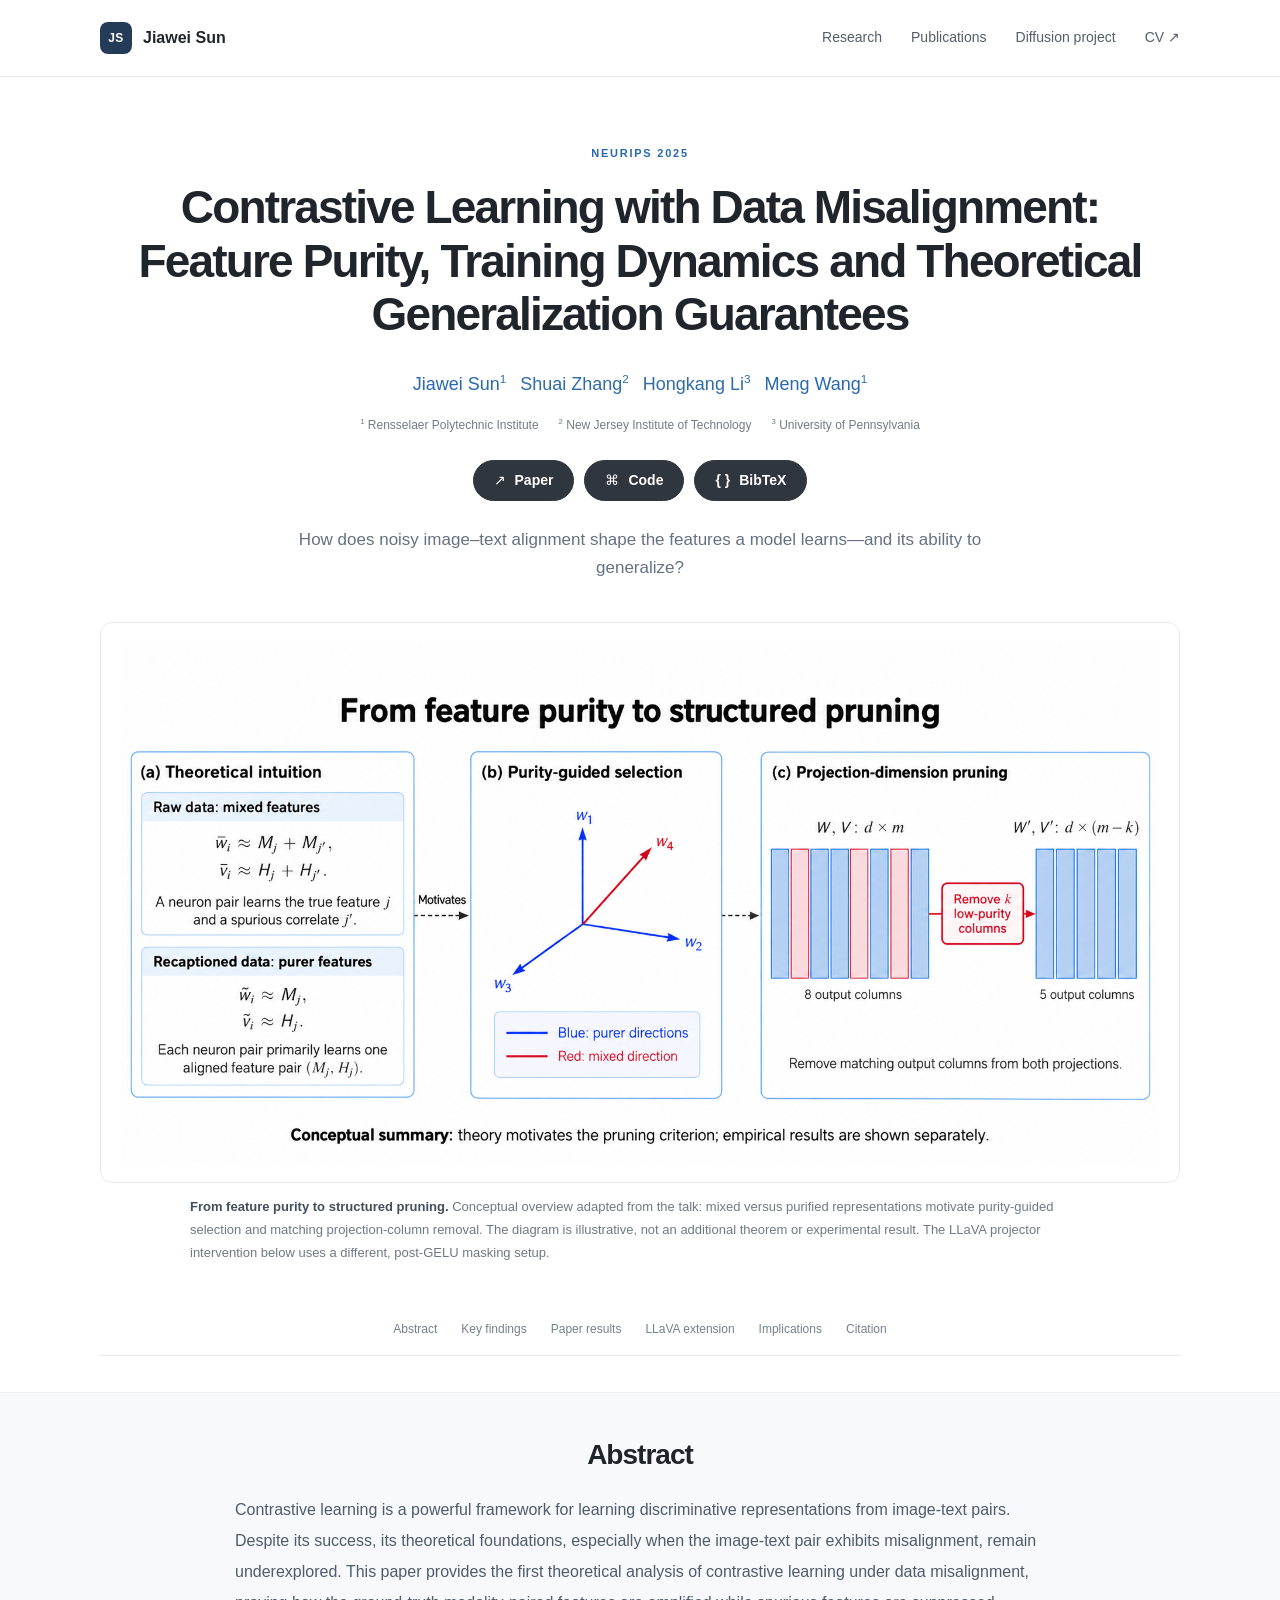
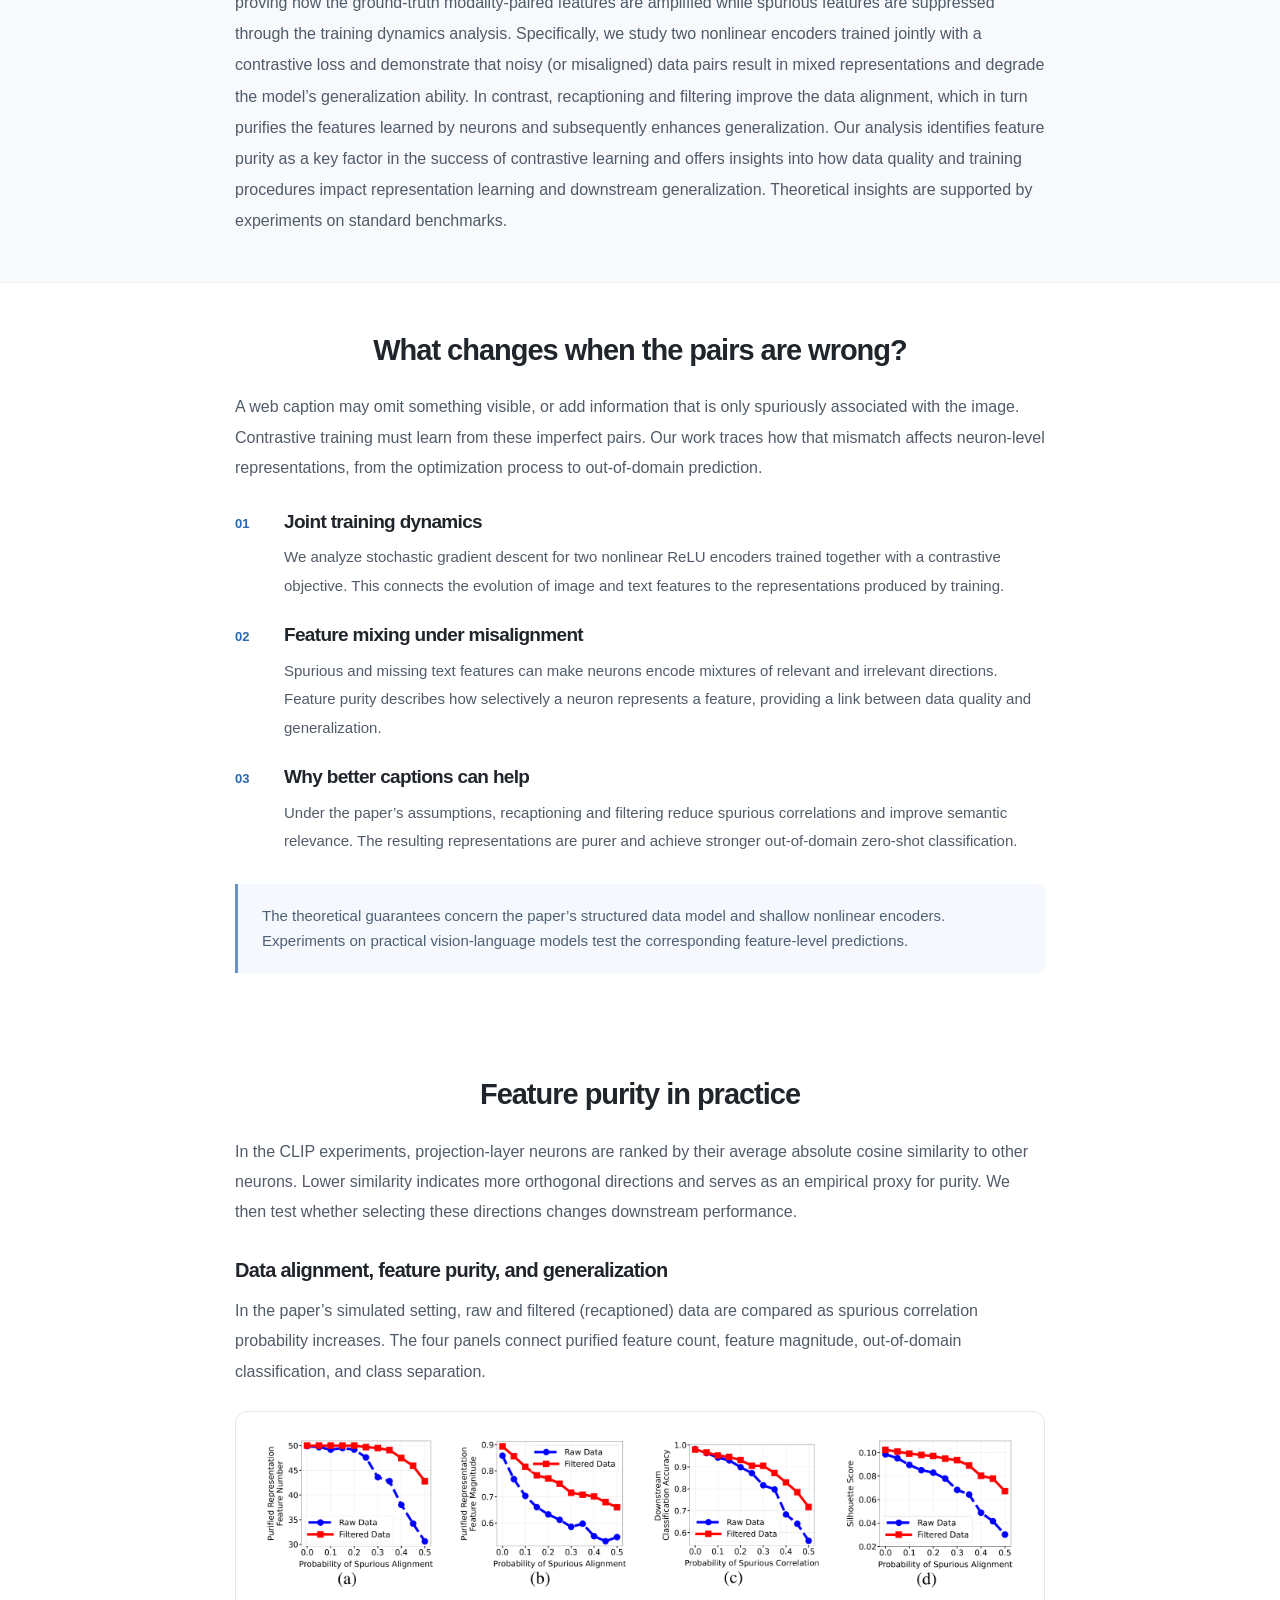
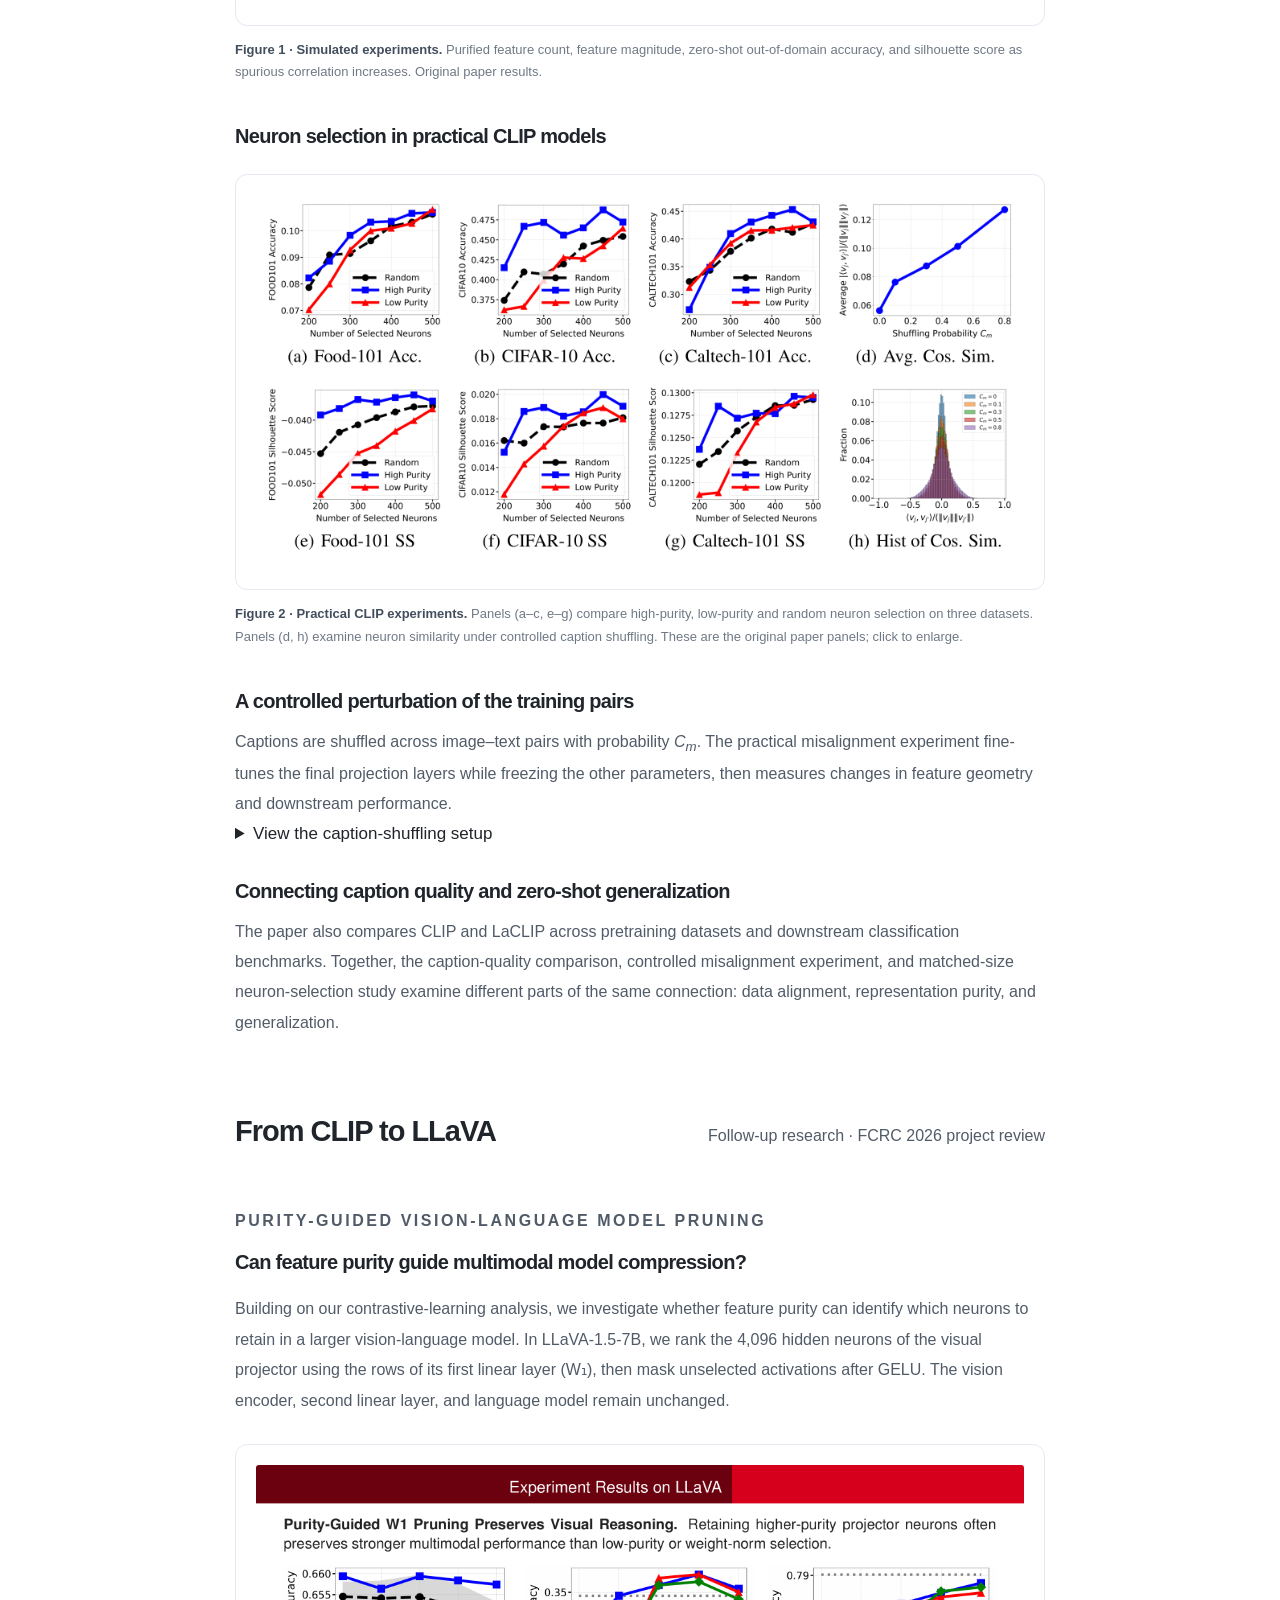
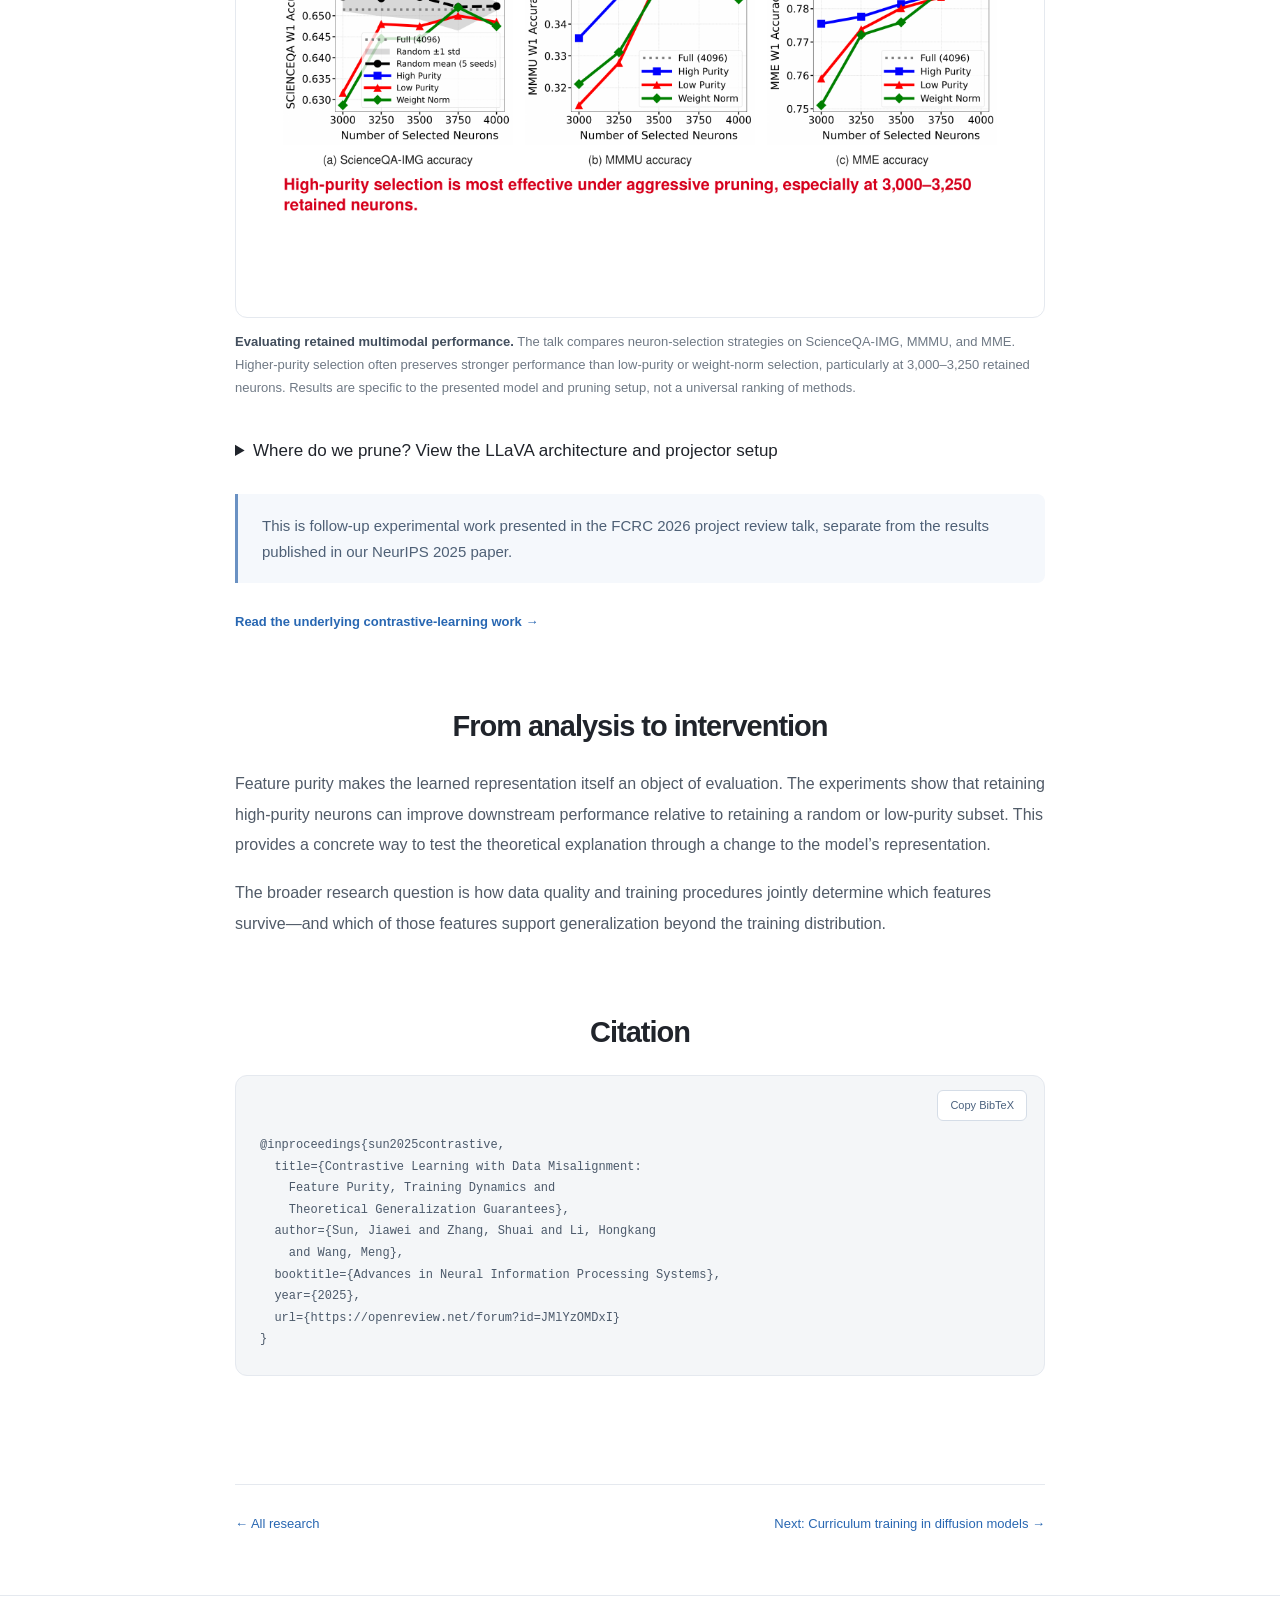
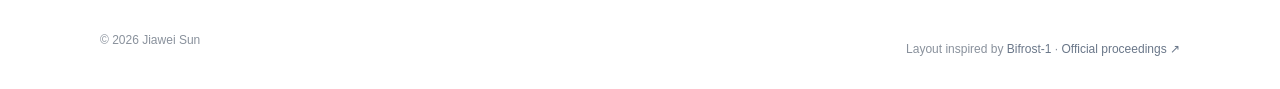
==== projects/data-misalignment/index.html @ c9829869 "Publish academic website with privacy-reviewed assets" ====
<!doctype html>
<html lang="en"><head>
<meta charset="utf-8"><meta name="viewport" content="width=device-width,initial-scale=1"><title>Contrastive Learning with Data Misalignment | Jiawei Sun</title>
<meta name="description" content="NeurIPS 2025: Feature purity, training dynamics, and theoretical generalization guarantees for contrastive learning with misaligned image-text pairs."><meta property="og:title" content="Contrastive Learning with Data Misalignment"><meta property="og:description" content="Feature purity connects image-text data quality to learned representations and generalization. NeurIPS 2025."><meta property="og:type" content="article">
<meta name="theme-color" content="#ffffff"><link rel="icon" href="../../assets/favicon.svg" type="image/svg+xml"><link rel="stylesheet" href="../../assets/css/site.css"><script defer src="../../assets/js/site.js"></script>
</head><body>
<a class="skip-link" href="#main">Skip to content</a>
<header class="site-header"><div class="container header-inner"><a class="brand" href="../../"><span class="monogram" aria-hidden="true">JS</span>Jiawei Sun</a><button class="menu-toggle" aria-expanded="false" aria-controls="navigation">Menu</button><nav class="nav" id="navigation" aria-label="Main navigation"><a href="../../#research">Research</a><a href="../../#publications">Publications</a><a href="../diffusion-curriculum/">Diffusion project</a><a href="../../files/Jiawei_Sun_CV.pdf">CV ↗</a></nav></div></header>
<main id="main">
<div class="container">
  <section class="paper-hero" aria-labelledby="paper-title">
    <p class="eyebrow">NeurIPS 2025</p>
    <h1 id="paper-title">Contrastive Learning with Data Misalignment:<br>Feature Purity, Training Dynamics and Theoretical Generalization Guarantees</h1>
    <p class="authors"><span><a href="../../">Jiawei Sun</a><sup>1</sup></span><span>Shuai Zhang<sup>2</sup></span><span>Hongkang Li<sup>3</sup></span><span><a href="https://sites.ecse.rpi.edu/~wang/">Meng Wang</a><sup>1</sup></span></p>
    <p class="affiliations"><span><sup>1</sup> Rensselaer Polytechnic Institute</span><span><sup>2</sup> New Jersey Institute of Technology</span><span><sup>3</sup> University of Pennsylvania</span></p>
    <div class="button-row"><a class="button" href="../../files/contrastive-learning-data-misalignment.pdf" target="_blank" rel="noopener"><span aria-hidden="true">↗</span> Paper</a><a class="button" href="https://github.com/sun-messi/Contrastive-Learning-with-Data-Misalignment-in-VLMs"><span aria-hidden="true">⌘</span> Code</a><a class="button" href="#citation"><span aria-hidden="true">{ }</span> BibTeX</a></div>
    <p class="paper-deck">How does noisy image–text alignment shape the features a model learns—and its ability to generalize?</p>
  </section>
  <figure class="paper-figure"><a class="figure-link" data-lightbox href="../../assets/images/vlm-purity-pruning-overview.png"><img src="../../assets/images/vlm-purity-pruning-overview.png" alt="Theoretical intuition about mixed versus purified features motivates selecting purer directions and removing matched low-purity columns from image and text projections" fetchpriority="high"></a><figcaption><strong>From feature purity to structured pruning.</strong> Conceptual overview adapted from the talk: mixed versus purified representations motivate purity-guided selection and matching projection-column removal. The diagram is illustrative, not an additional theorem or experimental result. The LLaVA projector intervention below uses a different, post-GELU masking setup.</figcaption></figure>
  <nav class="paper-nav" aria-label="On this page"><a href="#abstract">Abstract</a><a href="#findings">Key findings</a><a href="#experiments">Paper results</a><a href="#llava">LLaVA extension</a><a href="#implications">Implications</a><a href="#citation">Citation</a></nav>
</div>

<section class="abstract" id="abstract" aria-labelledby="abstract-title"><div class="paper-content"><h2 id="abstract-title">Abstract</h2><p>Contrastive learning is a powerful framework for learning discriminative representations from image-text pairs. Despite its success, its theoretical foundations, especially when the image-text pair exhibits misalignment, remain underexplored. This paper provides the first theoretical analysis of contrastive learning under data misalignment, proving how the ground-truth modality-paired features are amplified while spurious features are suppressed through the training dynamics analysis. Specifically, we study two nonlinear encoders trained jointly with a contrastive loss and demonstrate that noisy (or misaligned) data pairs result in mixed representations and degrade the model’s generalization ability. In contrast, recaptioning and filtering improve the data alignment, which in turn purifies the features learned by neurons and subsequently enhances generalization. Our analysis identifies feature purity as a key factor in the success of contrastive learning and offers insights into how data quality and training procedures impact representation learning and downstream generalization. Theoretical insights are supported by experiments on standard benchmarks.</p></div></section>

<div class="paper-content">
  <section class="paper-section" id="findings" aria-labelledby="findings-title"><h2 id="findings-title">What changes when the pairs are wrong?</h2><p>A web caption may omit something visible, or add information that is only spuriously associated with the image. Contrastive training must learn from these imperfect pairs. Our work traces how that mismatch affects neuron-level representations, from the optimization process to out-of-domain prediction.</p>
    <div class="finding-list">
      <article class="finding"><span class="finding-number">01</span><div><h3>Joint training dynamics</h3><p>We analyze stochastic gradient descent for two nonlinear ReLU encoders trained together with a contrastive objective. This connects the evolution of image and text features to the representations produced by training.</p></div></article>
      <article class="finding"><span class="finding-number">02</span><div><h3>Feature mixing under misalignment</h3><p>Spurious and missing text features can make neurons encode mixtures of relevant and irrelevant directions. Feature purity describes how selectively a neuron represents a feature, providing a link between data quality and generalization.</p></div></article>
      <article class="finding"><span class="finding-number">03</span><div><h3>Why better captions can help</h3><p>Under the paper’s assumptions, recaptioning and filtering reduce spurious correlations and improve semantic relevance. The resulting representations are purer and achieve stronger out-of-domain zero-shot classification.</p></div></article>
    </div>
    <aside class="callout">The theoretical guarantees concern the paper’s structured data model and shallow nonlinear encoders. Experiments on practical vision-language models test the corresponding feature-level predictions.</aside>
  </section>

  <section class="paper-section" id="experiments" aria-labelledby="experiments-title"><h2 id="experiments-title">Feature purity in practice</h2><p>In the CLIP experiments, projection-layer neurons are ranked by their average absolute cosine similarity to other neurons. Lower similarity indicates more orthogonal directions and serves as an empirical proxy for purity. We then test whether selecting these directions changes downstream performance.</p>
    <h3>Data alignment, feature purity, and generalization</h3><p>In the paper’s simulated setting, raw and filtered (recaptioned) data are compared as spurious correlation probability increases. The four panels connect purified feature count, feature magnitude, out-of-domain classification, and class separation.</p>
    <figure class="paper-figure" style="margin-top:24px"><a class="figure-link" data-lightbox href="../../assets/images/paper-vlm-figure1.png"><img src="../../assets/images/paper-vlm-figure1.png" alt="Figure 1: raw versus filtered data across feature purity and downstream generalization metrics" loading="lazy"></a><figcaption><strong>Figure 1 · Simulated experiments.</strong> Purified feature count, feature magnitude, zero-shot out-of-domain accuracy, and silhouette score as spurious correlation increases. Original paper results.</figcaption></figure>
    <h3>Neuron selection in practical CLIP models</h3>
    <figure class="paper-figure" style="margin-top:24px"><a class="figure-link" data-lightbox href="../../assets/images/paper-vlm-figure2.png"><img src="../../assets/images/paper-vlm-figure2.png" alt="Paper Figure 2: accuracy and silhouette score for Food-101, CIFAR-10 and Caltech-101, plus representation changes under caption shuffling" loading="lazy"></a><figcaption><strong>Figure 2 · Practical CLIP experiments.</strong> Panels (a–c, e–g) compare high-purity, low-purity and random neuron selection on three datasets. Panels (d, h) examine neuron similarity under controlled caption shuffling. These are the original paper panels; click to enlarge.</figcaption></figure>
    <h3>A controlled perturbation of the training pairs</h3><p>Captions are shuffled across image–text pairs with probability <em>C<sub>m</sub></em>. The practical misalignment experiment fine-tunes the final projection layers while freezing the other parameters, then measures changes in feature geometry and downstream performance.</p>
    <details><summary>View the caption-shuffling setup</summary><figure class="paper-figure compact" style="margin-top:20px"><a class="figure-link" data-lightbox href="../../assets/images/paper-vlm-misalignment.png"><img src="../../assets/images/paper-vlm-misalignment.png" width="3840" height="3650" alt="Aligned image-text pairs become mismatched when captions are shuffled with probability C m" loading="lazy"></a><figcaption>Controlled image–text misalignment. Reproduced directly from Figure 7 of the paper; the experimental setup is described in Section 5.2.</figcaption></figure></details>
    <h3>Connecting caption quality and zero-shot generalization</h3><p>The paper also compares CLIP and LaCLIP across pretraining datasets and downstream classification benchmarks. Together, the caption-quality comparison, controlled misalignment experiment, and matched-size neuron-selection study examine different parts of the same connection: data alignment, representation purity, and generalization.</p>
  </section>

  <section class="paper-section" id="llava" aria-labelledby="llava-title">
    <div class="section-heading"><h2 id="llava-title">From CLIP to LLaVA</h2><p>Follow-up research · FCRC 2026 project review</p></div>
    <p class="eyebrow">Purity-guided vision-language model pruning</p>
    <h3 style="margin:12px 0 18px">Can feature purity guide multimodal model compression?</h3>
    <p>Building on our contrastive-learning analysis, we investigate whether feature purity can identify which neurons to retain in a larger vision-language model. In LLaVA-1.5-7B, we rank the 4,096 hidden neurons of the visual projector using the rows of its first linear layer (W₁), then mask unselected activations after GELU. The vision encoder, second linear layer, and language model remain unchanged.</p>
    <figure class="paper-figure" style="margin-top:28px"><a class="figure-link" data-lightbox href="../../assets/images/llava-pruning-results.png"><img src="../../assets/images/llava-pruning-results.png" alt="LLaVA projector pruning results on ScienceQA-IMG, MMMU, and MME, reproduced from slide 14 of the FCRC 2026 talk" loading="lazy"></a><figcaption><strong>Evaluating retained multimodal performance.</strong> The talk compares neuron-selection strategies on ScienceQA-IMG, MMMU, and MME. Higher-purity selection often preserves stronger performance than low-purity or weight-norm selection, particularly at 3,000–3,250 retained neurons. Results are specific to the presented model and pruning setup, not a universal ranking of methods.</figcaption></figure>
    <details><summary>Where do we prune? View the LLaVA architecture and projector setup</summary><figure class="paper-figure" style="margin-top:20px"><a class="figure-link" data-lightbox href="../../assets/images/llava-pruning-setup.png"><img src="../../assets/images/llava-pruning-setup.png" alt="LLaVA architecture and the post-GELU pruning location between W1 and W2 in the visual projector" loading="lazy"></a><figcaption>Slide 13 of the local FCRC 2026 talk. The slide credits the overall LLaVA architecture to Liu et al., Visual Instruction Tuning (NeurIPS 2023); the projector zoom describes our experimental setup.</figcaption></figure></details>
    <aside class="callout">This is follow-up experimental work presented in the FCRC 2026 project review talk, separate from the results published in our NeurIPS 2025 paper.</aside>
    <div class="text-links"><a href="#experiments">Read the underlying contrastive-learning work →</a></div>
  </section>

  <section class="paper-section" id="implications" aria-labelledby="implications-title"><h2 id="implications-title">From analysis to intervention</h2><p>Feature purity makes the learned representation itself an object of evaluation. The experiments show that retaining high-purity neurons can improve downstream performance relative to retaining a random or low-purity subset. This provides a concrete way to test the theoretical explanation through a change to the model’s representation.</p><p>The broader research question is how data quality and training procedures jointly determine which features survive—and which of those features support generalization beyond the training distribution.</p></section>

  <section class="paper-section citation-block" id="citation" aria-labelledby="citation-title"><h2 id="citation-title">Citation</h2><div class="citation-wrap"><button class="copy-button" data-copy="bibtex">Copy BibTeX</button><pre id="bibtex">@inproceedings{sun2025contrastive,
  title={Contrastive Learning with Data Misalignment:
    Feature Purity, Training Dynamics and
    Theoretical Generalization Guarantees},
  author={Sun, Jiawei and Zhang, Shuai and Li, Hongkang
    and Wang, Meng},
  booktitle={Advances in Neural Information Processing Systems},
  year={2025},
  url={https://openreview.net/forum?id=JMlYzOMDxI}
}</pre></div><p class="copy-status" role="status" aria-live="polite"></p></section>
  <div class="related"><a href="../../#research">← All research</a><a href="../diffusion-curriculum/">Next: Curriculum training in diffusion models →</a></div>
</div>
</main>
<footer class="site-footer"><div class="container footer-inner"><p>© 2026 Jiawei Sun</p><p>Layout inspired by <a href="https://bifrost-1.github.io/">Bifrost-1</a> · <a href="https://proceedings.neurips.cc/paper_files/paper/2025/hash/6c312b18a9ced18ca46d13c69b45d514-Abstract-Conference.html">Official proceedings ↗</a></p></div></footer>
</body></html>
---- assets/css/site.css ----
:root{--ink:#20242b;--muted:#626b78;--blue:#2867b2;--line:#e5e9ef;--soft:#f5f8fc;--warm:#fbf8f3;--radius:18px;--width:1080px;font-family:Inter,-apple-system,BlinkMacSystemFont,"Segoe UI",Helvetica,Arial,sans-serif;color:var(--ink);background:#fff;font-synthesis:none;text-rendering:optimizeLegibility;-webkit-font-smoothing:antialiased}
*{box-sizing:border-box}html{scroll-behavior:smooth;scroll-padding-top:100px}body{margin:0;font-size:17px;line-height:1.7}a{color:var(--blue);text-decoration:none}a:hover{text-decoration:underline;text-underline-offset:4px}button{font:inherit;cursor:pointer}a,button{-webkit-tap-highlight-color:transparent}button:focus-visible,a:focus-visible,summary:focus-visible{outline:3px solid #6199e4;outline-offset:5px}img{max-width:100%;height:auto;display:block}h1,h2,h3,p,figure{margin:0}h1,h2,h3{line-height:1.2;letter-spacing:-.035em}h2{font-size:32px;font-weight:650}h3{font-size:23px;font-weight:620}p+p{margin-top:18px}sup{font-size:.65em;vertical-align:super}::selection{background:#dceaff}.container{width:min(var(--width),calc(100% - 64px));margin-inline:auto}.skip-link{position:absolute;top:-80px;left:20px;padding:10px;background:#fff;z-index:100}.skip-link:focus{top:10px}.site-header{position:sticky;top:0;z-index:20;background:rgba(255,255,255,.96);border-bottom:1px solid var(--line);backdrop-filter:blur(14px)}.header-inner{height:76px;display:flex;justify-content:space-between;align-items:center;gap:24px}.brand{display:flex;align-items:center;gap:11px;font-size:16px;font-weight:650;color:var(--ink);white-space:nowrap}.brand:hover{text-decoration:none}.monogram{background:#253c58;color:#fff;display:grid;place-items:center;width:32px;height:32px;font-size:12px;letter-spacing:.035em;border-radius:8px}.nav{display:flex;align-items:center;gap:29px;font-size:14px}.nav a{color:#545d69}.nav a:hover{color:var(--blue)}.menu-toggle{display:none;border:1px solid var(--line);background:#fff;border-radius:8px;padding:6px 12px}.eyebrow{font-size:11px;letter-spacing:.16em;text-transform:uppercase;font-weight:700;color:var(--blue)}.hero{padding:91px 0 77px;display:grid;grid-template-columns:minmax(0,1fr) 245px;gap:90px;align-items:center}.hero h1{font-size:64px;letter-spacing:-.055em;line-height:1.05;margin:17px 0 16px;font-weight:670}.chinese-name{font-size:22px;color:#8d96a2;font-weight:400;letter-spacing:.06em;margin-left:13px;white-space:nowrap}.position{font-size:18px;color:#535e6d;margin-bottom:26px}.hero-copy{max-width:675px;font-size:18px;line-height:1.8;color:#48515e}.hero-copy strong{color:#293749;font-weight:600}.portrait{aspect-ratio:1/1.15;object-fit:cover;object-position:54% 45%;border-radius:18px;width:245px}.portrait-caption{font-size:12px;color:#7b8491;margin-top:13px;text-align:center}.button-row{display:flex;flex-wrap:wrap;gap:10px;margin-top:28px}.button{display:inline-flex;align-items:center;justify-content:center;gap:9px;border:1px solid #dce2e9;border-radius:999px;padding:9px 18px;font-size:14px;font-weight:550;line-height:1.5;background:#fff;color:#354153;transition:background .16s,transform .16s}.button:hover{background:#f1f5fa;text-decoration:none;transform:translateY(-1px)}.button.primary{background:#26364b;color:#fff;border-color:#26364b}.button.primary:hover{background:#345171}.button svg{width:16px;height:16px;flex-shrink:0}.interests{display:flex;flex-wrap:wrap;gap:8px;margin-top:25px}.interests span{font-size:11px;color:#6a7482;letter-spacing:.025em}.interests span+span:before{content:"/";margin-right:8px;color:#bac1cb}.section{padding:64px 0;border-top:1px solid var(--line)}.section-heading{display:flex;align-items:baseline;justify-content:space-between;gap:24px;margin-bottom:32px}.section-heading p{font-size:14px;color:var(--muted)}.research-list{display:grid;gap:24px}.research-card{display:grid;grid-template-columns:42% minmax(0,1fr);border:1px solid var(--line);border-radius:var(--radius);overflow:hidden;transition:border-color .2s,box-shadow .2s}.research-card:hover{border-color:#b9cce4;box-shadow:0 8px 28px #1d365608}.research-image{background:#f4f7fb;display:flex;align-items:center;justify-content:center;padding:30px;min-height:270px}.research-image.diffusion{background:#f3f7fb}.research-image img{width:100%;border-radius:3px}.research-image.vlm img{padding:12px 0;background:#fff}.research-body{padding:30px 32px}.venue{display:inline-block;font-size:11px;font-weight:650;letter-spacing:.045em;background:#ecf3fc;color:#386494;padding:4px 10px;border-radius:5px;margin-bottom:13px}.venue.warm{color:#80633f;background:#f5efe4}.research-body h3{font-size:23px;line-height:1.3;margin-bottom:12px}.research-body h3 a{color:var(--ink)}.research-body p{font-size:14px;line-height:1.75;color:var(--muted)}.text-links{display:flex;gap:19px;flex-wrap:wrap;font-size:13px;font-weight:600;margin-top:18px}.text-links a{display:inline-flex;align-items:center;gap:5px}.pub-list{display:grid}.publication{display:grid;grid-template-columns:64px minmax(0,1fr);gap:26px;padding:25px 0;border-bottom:1px solid var(--line)}.publication:first-child{padding-top:0}.publication:last-child{border-bottom:0;padding-bottom:0}.pub-year{font-size:13px;color:#7a8491;padding-top:4px;font-variant-numeric:tabular-nums}.pub-title{font-size:17px;line-height:1.55;font-weight:600;color:var(--ink);letter-spacing:-.01em}.pub-authors{font-size:13px;color:var(--muted);margin-top:7px}.pub-authors strong{font-weight:650;color:#3b4654}.pub-venue{font-size:13px;color:#596a7c;margin-top:4px}.publication .text-links{margin-top:10px;font-size:12px;gap:18px}.background-grid{display:grid;grid-template-columns:1fr 1fr;gap:80px}.background-grid h2{font-size:27px;margin-bottom:28px}.timeline{display:grid;gap:25px}.timeline .date{font-size:11px;color:#7b8591;letter-spacing:.04em}.timeline h3{font-size:16px;letter-spacing:-.015em;margin-top:5px;line-height:1.45}.timeline p{font-size:13px;color:var(--muted);margin-top:4px}.honors{margin-top:40px}.honors h3{font-size:18px;margin-bottom:18px}.honor{font-size:13px;color:var(--muted);padding:7px 0}.honor span{display:inline-block;color:#939ba7;font-size:11px;width:45px}.contact{padding:34px 38px;background:var(--soft);border:1px solid #e6edf6;border-radius:var(--radius);display:flex;align-items:center;justify-content:space-between;gap:30px;margin-bottom:66px}.contact h2{font-size:25px}.contact p{font-size:14px;color:var(--muted);margin-top:8px}.contact .button-row{margin-top:0;flex-shrink:0}.site-footer{border-top:1px solid var(--line);padding:25px 0 30px;font-size:12px;color:#89919c}.footer-inner{display:flex;justify-content:space-between;align-items:center;gap:20px}.footer-inner a{color:#6a7789}.footer-links{display:flex;gap:20px}.paper-hero{text-align:center;padding:67px 0 39px;max-width:1050px;margin:auto}.paper-hero h1{font-size:46px;line-height:1.17;letter-spacing:-.04em;font-weight:660;margin:18px auto 25px;max-width:1020px}.paper-hero .short-title{display:block}.authors{font-size:18px;line-height:1.9;color:#2f6ca9}.authors span{display:inline-block;margin:0 7px}.affiliations{color:#737c88;font-size:12px;line-height:1.85;margin:13px auto 0;max-width:850px}.affiliations span{display:inline-block;margin:0 10px}.paper-hero .button-row{justify-content:center;margin-top:23px}.paper-hero .button{background:#30363d;border-color:#30363d;color:#fff;padding:9px 20px}.paper-hero .button:hover{background:#4a5666}.paper-deck{max-width:750px;margin:25px auto 0;font-size:17px;line-height:1.7;color:#657181}.paper-nav{display:flex;justify-content:center;flex-wrap:wrap;gap:24px;font-size:12px;margin:0 0 36px;padding:16px 0;border-bottom:1px solid var(--line)}.paper-nav a{color:#75808c}.paper-figure{margin:0 auto 38px}.paper-figure .figure-link{display:block;cursor:zoom-in;padding:20px;background:#fff;border:1px solid var(--line);border-radius:12px}.paper-figure .figure-link:hover{border-color:#a6beda}.paper-figure img{width:100%;border-radius:3px}.paper-figure figcaption{font-size:13px;line-height:1.75;color:#6f7985;margin:13px auto 0;max-width:900px}.paper-figure figcaption strong{color:#424e5d}.figure-hint{display:block;text-align:right;font-size:10px;letter-spacing:.05em;color:#929ca8;margin-top:6px}.paper-figure.compact{max-width:790px}.paper-content{max-width:810px;margin:auto}.paper-section{padding:38px 0}.paper-section h2{font-size:29px;text-align:center;margin-bottom:25px}.paper-section h3{font-size:20px;line-height:1.4;margin:28px 0 12px}.paper-section p{font-size:16px;line-height:1.9;color:#515b68}.abstract{background:#f7f9fc;border-top:1px solid #edf1f6;border-bottom:1px solid #edf1f6;padding:45px 0;margin:20px 0 12px}.abstract h2{text-align:center;font-size:28px;margin-bottom:22px}.abstract p{font-size:16px;line-height:1.95;color:#505b69}.finding-list{display:grid;gap:22px;margin-top:25px}.finding{display:grid;grid-template-columns:35px minmax(0,1fr);gap:14px}.finding-number{font-size:13px;color:var(--blue);font-weight:650;line-height:2.3}.finding h3{margin:0 0 8px;font-size:19px}.finding p{font-size:15px}.callout{background:var(--soft);border-left:3px solid #6a91c3;border-radius:0 8px 8px 0;padding:19px 24px;margin:28px 0;font-size:15px;color:#4e6076}.figure-pair{display:grid;grid-template-columns:1fr 1fr;gap:22px;margin:28px 0}.figure-pair .paper-figure{margin-bottom:0}.figure-pair .figure-link{padding:10px}.figure-pair figcaption{font-size:12px}.stages{display:grid;grid-template-columns:repeat(3,1fr);gap:14px;margin:25px 0}.stage{border:1px solid #e1e9f3;border-radius:10px;padding:21px;background:#fcfdff}.stage .eyebrow{font-size:10px}.stage h3{font-size:17px;margin:10px 0}.stage p{font-size:13px;line-height:1.8}.paper-wide{max-width:960px;margin-inline:auto}.result-figure{max-width:770px}.citation-wrap{position:relative;background:#f4f6f8;border:1px solid var(--line);border-radius:12px;padding:24px;margin-top:22px}.citation-wrap pre{margin:35px 0 0;white-space:pre-wrap;overflow-wrap:anywhere;font:12px/1.8 ui-monospace,SFMono-Regular,Menlo,monospace;color:#4b596a}.copy-button{position:absolute;right:17px;top:14px;border:1px solid #d5dde7;background:#fff;border-radius:6px;padding:5px 12px;font-size:11px;color:#4a617e}.copy-status{font-size:12px;color:var(--muted);min-height:22px;margin-top:8px}.related{display:flex;justify-content:space-between;gap:25px;margin:40px 0 60px;padding-top:28px;border-top:1px solid var(--line);font-size:13px}.related a{max-width:50%}.related a:last-child{text-align:right}.lightbox{border:0;border-radius:14px;padding:48px 18px 18px;max-width:min(96vw,1600px);max-height:94vh;background:#fff;box-shadow:0 24px 100px #0004}.lightbox::backdrop{background:#17202ad9}.lightbox img{max-height:calc(90vh - 75px);max-width:100%;object-fit:contain;margin:auto}.lightbox-close{position:absolute;right:15px;top:10px;background:#f0f3f7;border:0;border-radius:6px;padding:5px 12px;font-size:13px;color:#455364}.not-found{min-height:65vh;display:grid;align-content:center;justify-items:center;gap:20px}.not-found h1{font-size:64px}.site-header .nav a[aria-current=page]{color:var(--blue)}
@media(min-width:1400px){.hero{padding-top:110px;padding-bottom:95px}}
@media(max-width:900px){.hero{gap:40px;grid-template-columns:minmax(0,1fr) 195px}.portrait{width:195px}.hero h1{font-size:50px}.chinese-name{font-size:18px;margin-left:8px}.hero-copy{font-size:16px}.research-body{padding:24px}.research-body h3{font-size:20px}.research-image{padding:20px}.background-grid{gap:40px}.paper-hero h1{font-size:38px}.contact{padding:28px}.paper-content{width:min(810px,calc(100% - 64px))}}
@media(max-width:640px){body{font-size:16px}.container{width:calc(100% - 38px)}.header-inner{height:65px}.menu-toggle{display:block;font-size:12px}.nav{display:none;position:absolute;top:64px;left:0;right:0;background:#fff;border-bottom:1px solid var(--line);padding:20px;flex-direction:column;gap:17px;align-items:stretch;text-align:center}.nav.is-open{display:flex}.hero{padding:44px 0 42px;grid-template-columns:1fr;gap:30px}.hero-text{order:2}.hero-photo{order:1;display:flex;align-items:center;gap:18px}.portrait{width:100px;aspect-ratio:1;object-position:center 36%;border-radius:14px}.portrait-caption{margin:0;text-align:left;max-width:170px;font-size:12px;line-height:1.65}.hero h1{font-size:46px;margin:12px 0}.chinese-name{font-size:18px}.position{font-size:15px;margin-bottom:20px}.hero-copy{font-size:16px;line-height:1.85}.button-row{gap:8px;margin-top:22px}.button{font-size:12px;padding:8px 14px}.interests{margin-top:20px;gap:6px}.interests span{font-size:10px}.section{padding:40px 0}.section-heading{display:block;margin-bottom:24px}.section-heading p{margin-top:10px;font-size:12px}h2{font-size:27px}.research-card{grid-template-columns:1fr}.research-image{min-height:unset;padding:27px 24px}.research-image.vlm{padding-top:40px;padding-bottom:40px}.research-body{padding:23px}.research-body h3{font-size:21px}.research-body p{font-size:14px}.publication{grid-template-columns:1fr;gap:7px;padding:24px 0}.pub-year{padding:0}.pub-title{font-size:16px}.pub-authors{font-size:12px}.background-grid{grid-template-columns:1fr;gap:38px}.background-grid h2{font-size:25px}.contact{display:block;padding:25px;margin-bottom:40px}.contact .button-row{margin-top:20px}.footer-inner{align-items:flex-start;flex-direction:column;gap:10px;font-size:11px}.paper-hero{padding:38px 0 25px}.paper-hero h1{font-size:32px;line-height:1.2;margin:15px 0 23px}.authors{font-size:15px}.authors span{margin:0 4px}.affiliations{font-size:11px}.paper-deck{font-size:15px}.paper-nav{gap:16px;font-size:11px;margin-bottom:23px;padding:12px 0}.paper-figure .figure-link{padding:10px;border-radius:8px}.paper-figure figcaption{font-size:12px}.paper-content{width:calc(100% - 38px)}.paper-section{padding:28px 0}.paper-section h2{font-size:25px}.paper-section p,.abstract p{font-size:15px}.abstract{padding:32px 0}.abstract h2{font-size:25px}.stages{grid-template-columns:1fr;gap:10px}.stage{padding:18px}.figure-pair{grid-template-columns:1fr;gap:27px}.finding{grid-template-columns:25px 1fr;gap:9px}.finding h3{font-size:18px}.citation-wrap{padding:18px}.citation-wrap pre{font-size:11px}.related{font-size:12px;line-height:1.6;margin-bottom:35px}.callout{padding:17px;font-size:14px}}
@media(prefers-reduced-motion:reduce){html{scroll-behavior:auto}*{transition:none!important}}
@media print{.site-header,.button-row,.paper-nav,.copy-button,.related,.figure-hint{display:none}.container,.paper-content{width:100%;max-width:none}.hero{padding:20px 0}.section,.paper-section{break-inside:avoid;padding:20px 0}.paper-figure{break-inside:avoid}.site-footer{margin-top:20px}.paper-hero h1{font-size:32px}.hero h1{font-size:40px}a{color:inherit}.research-card{break-inside:avoid}.abstract{background:#fff}}
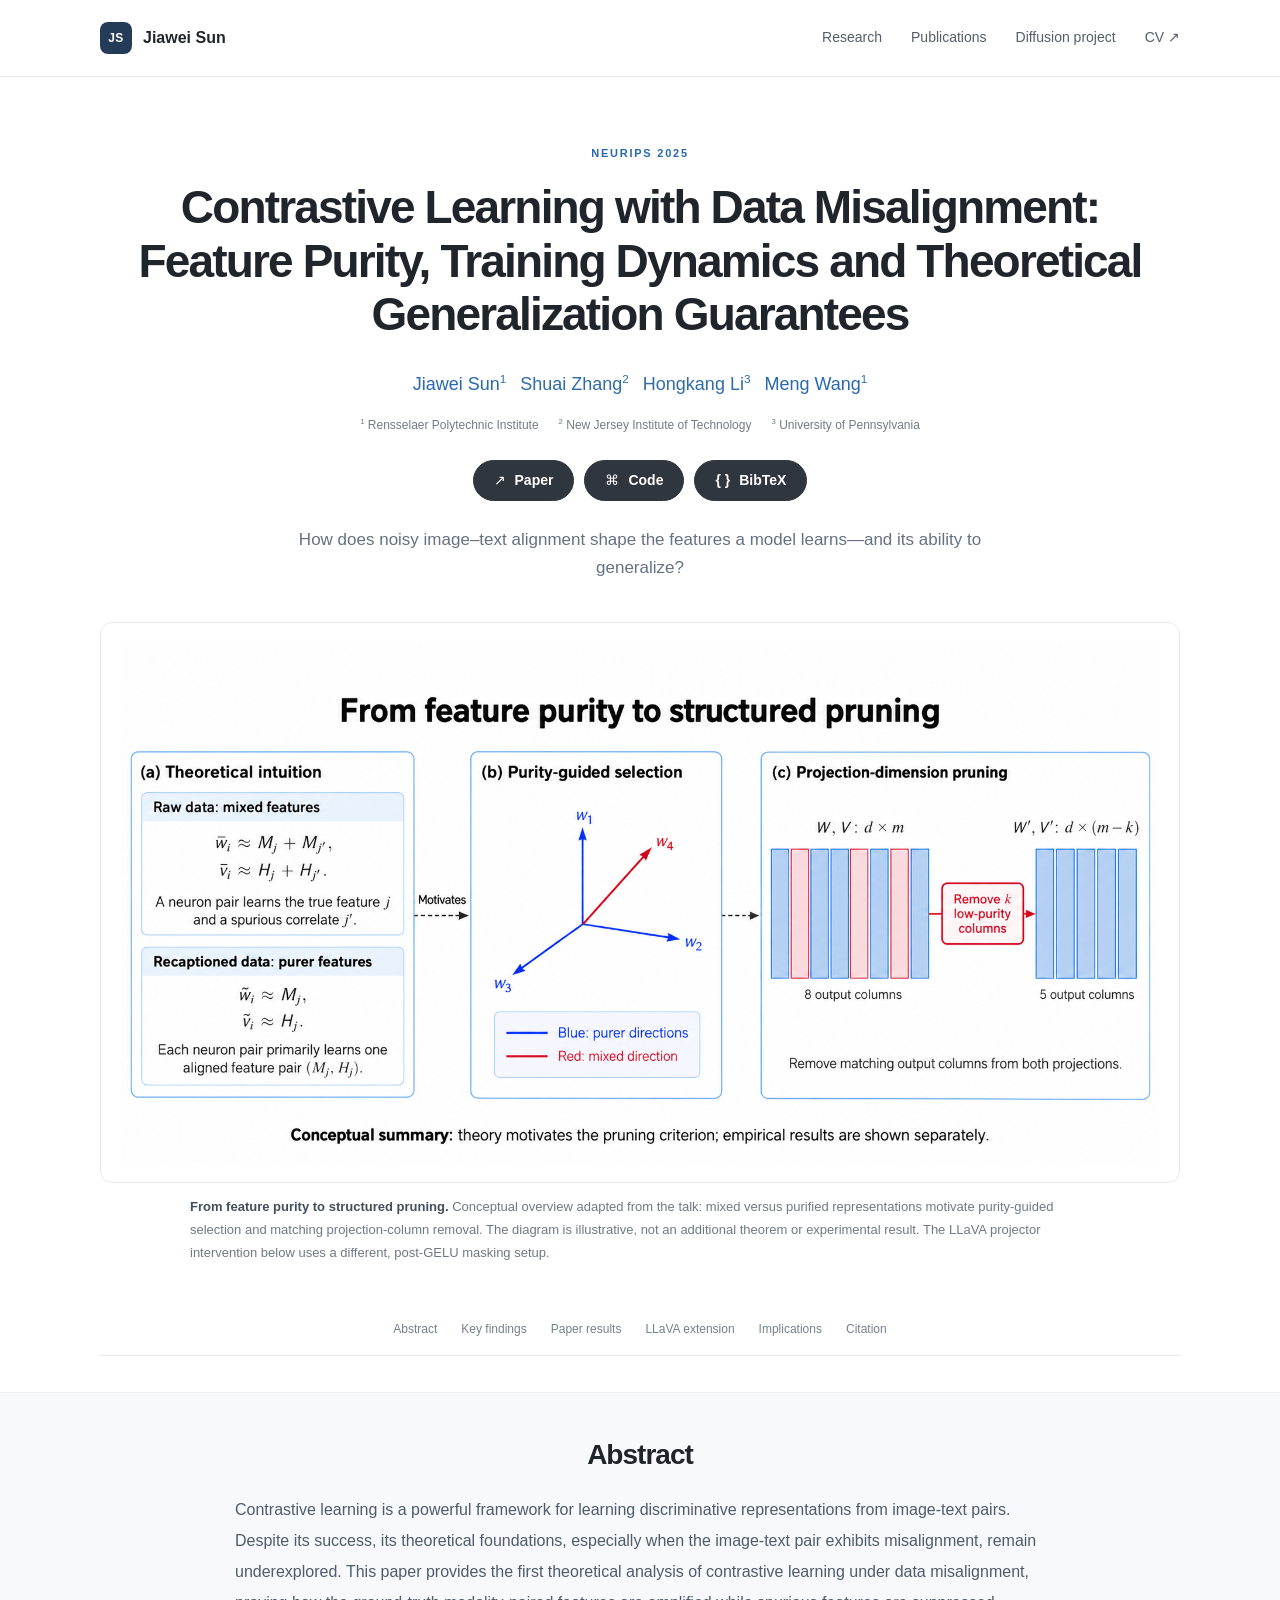
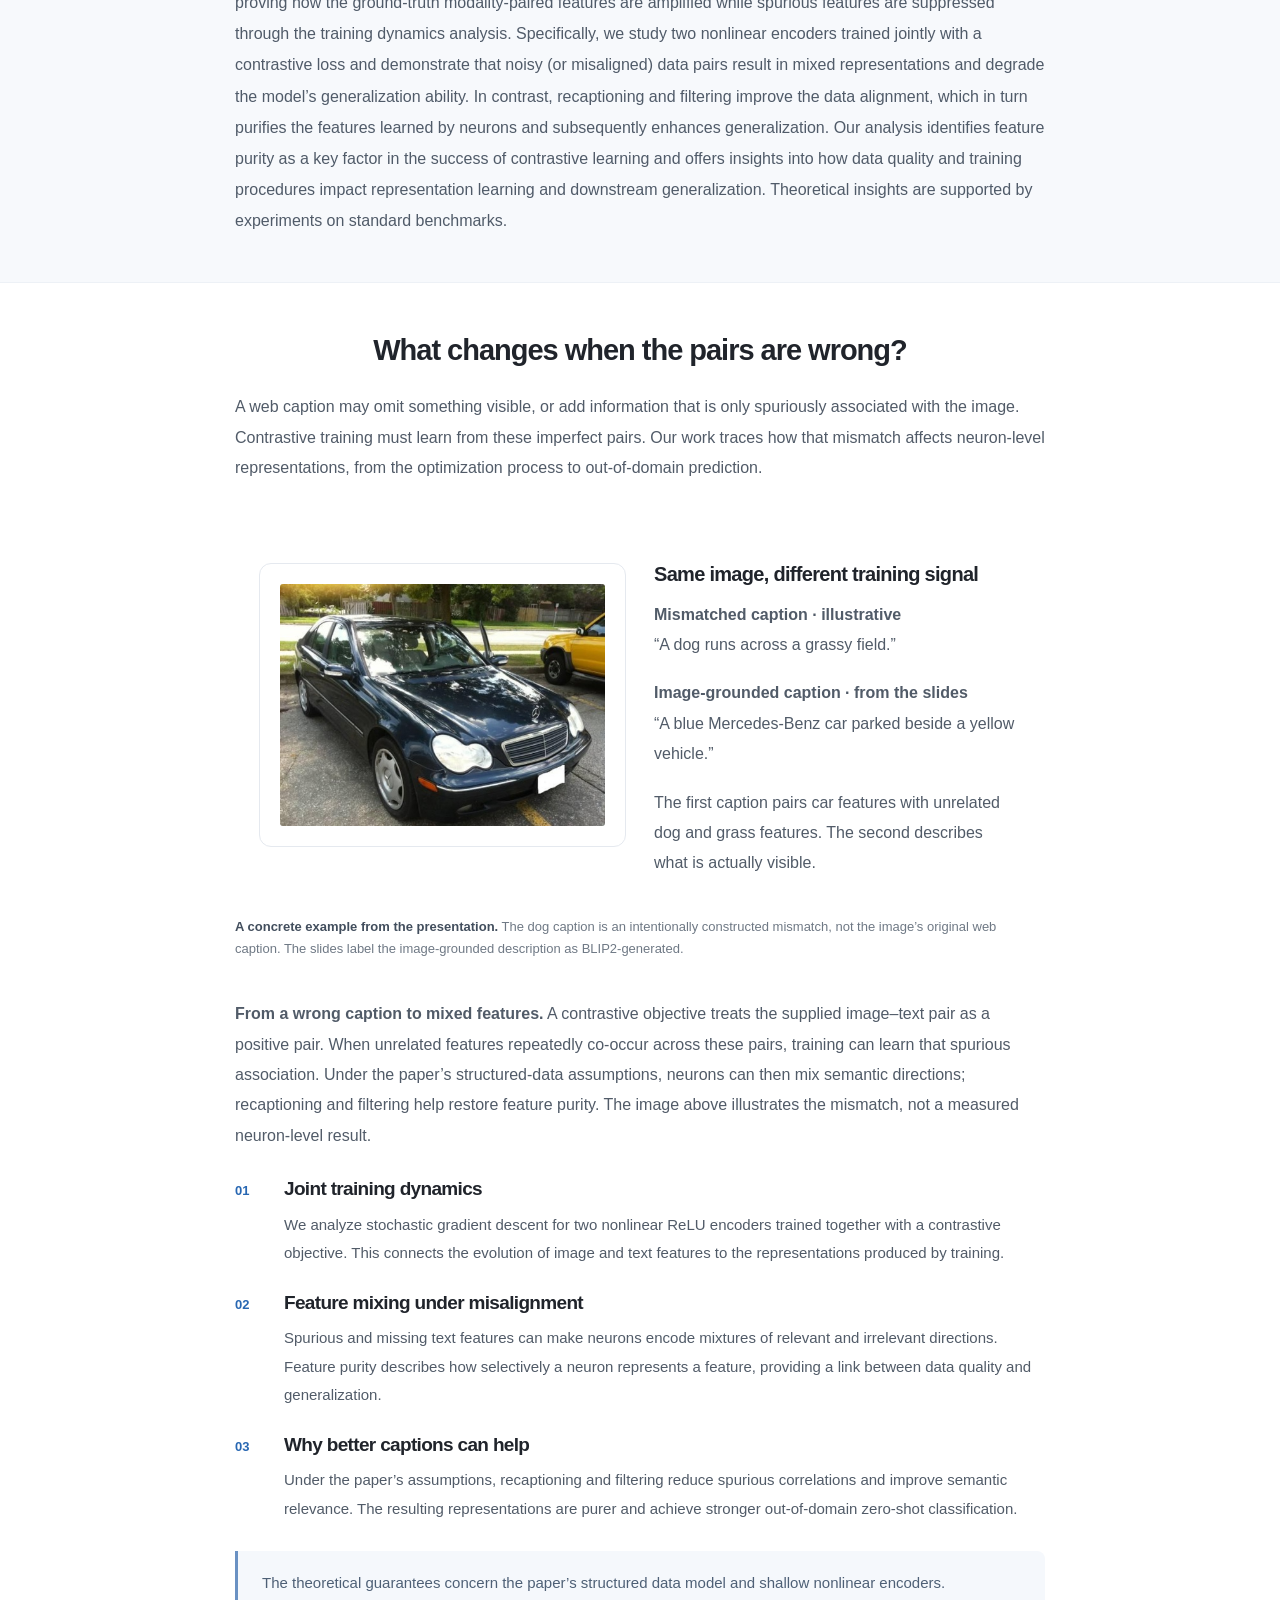
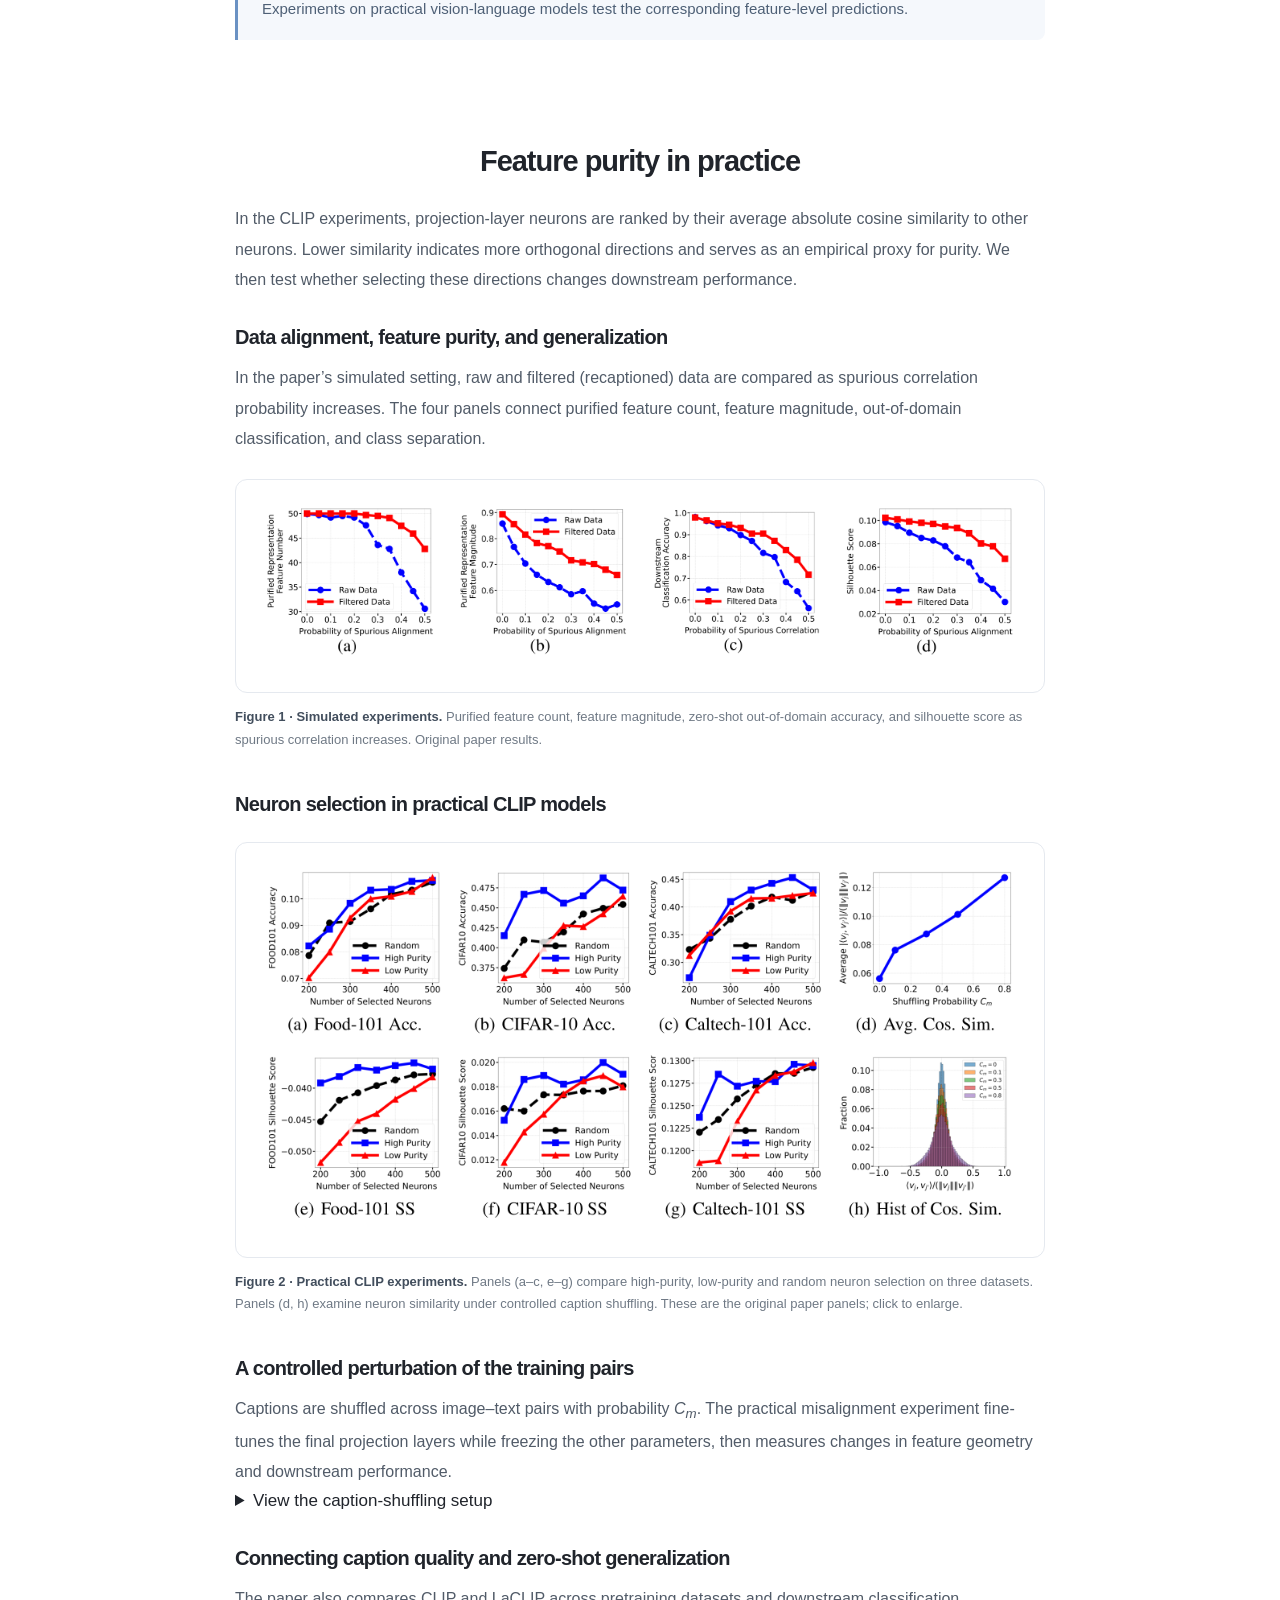
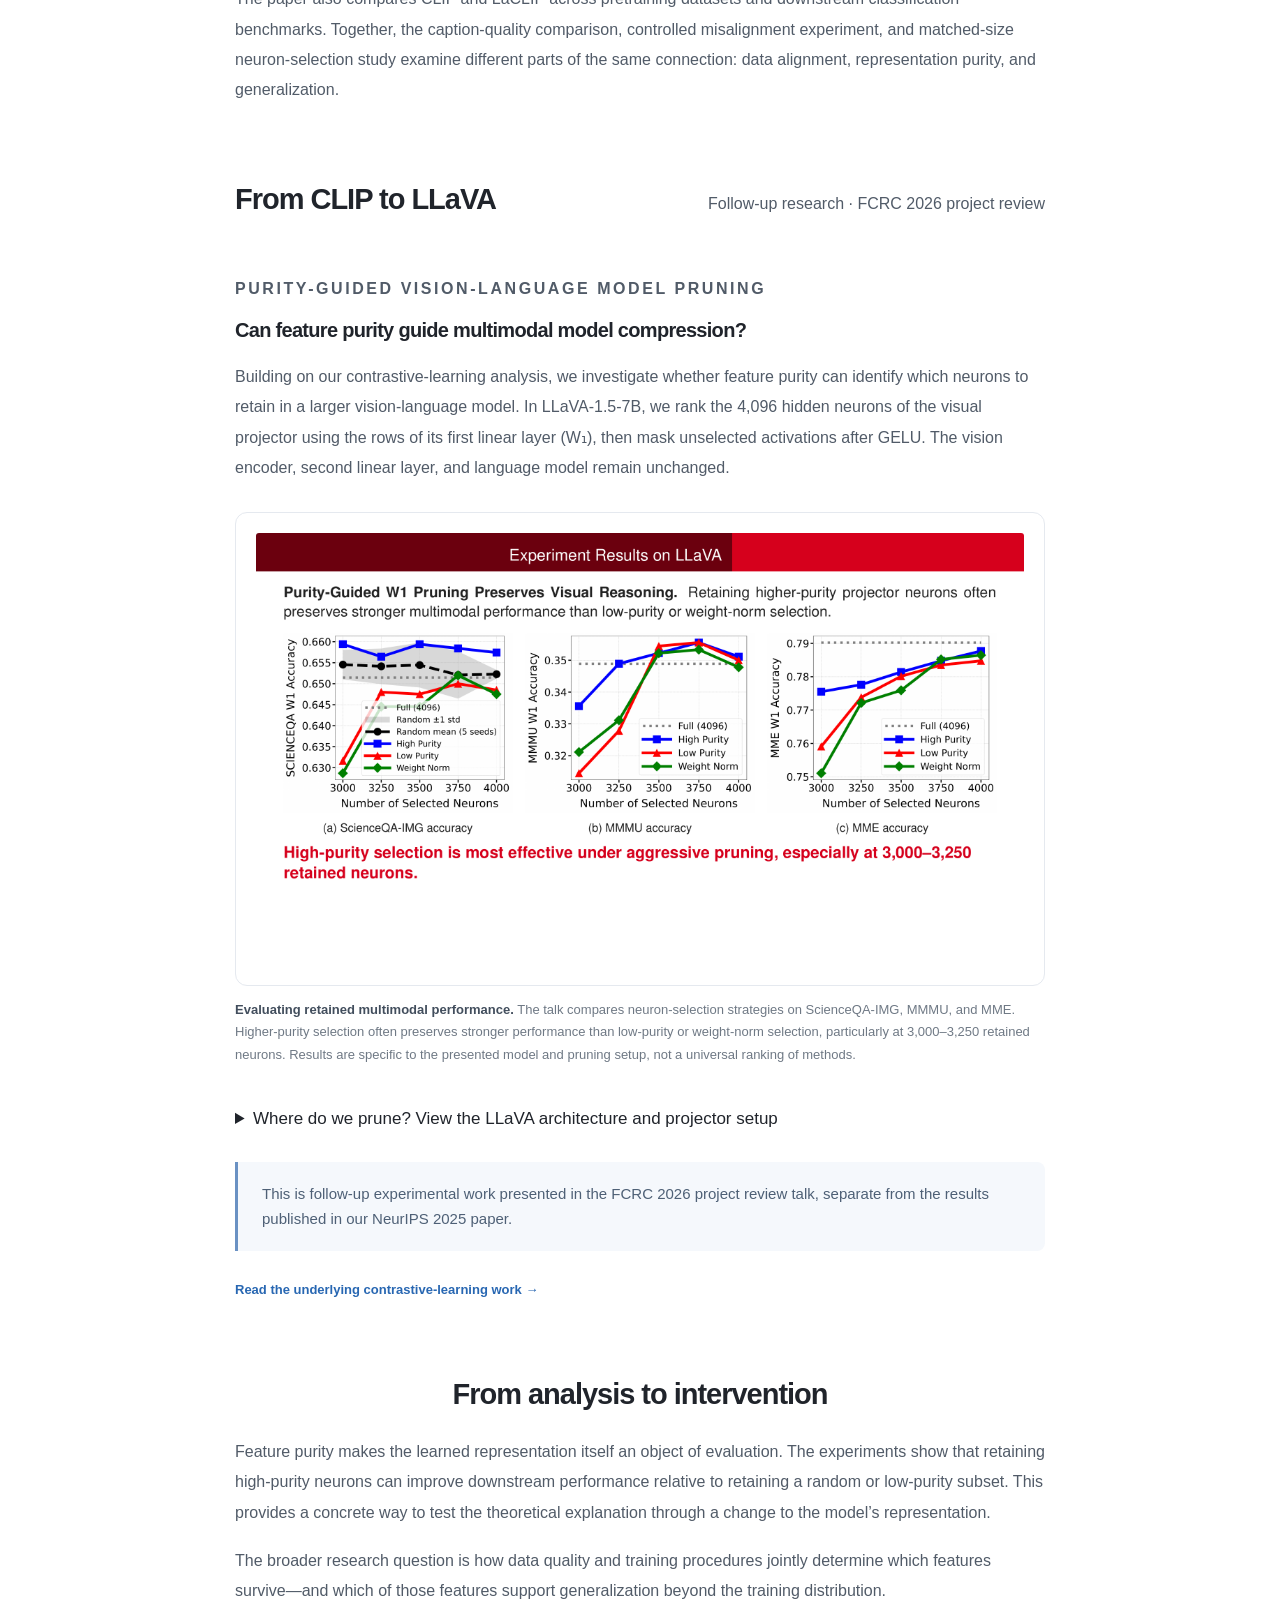
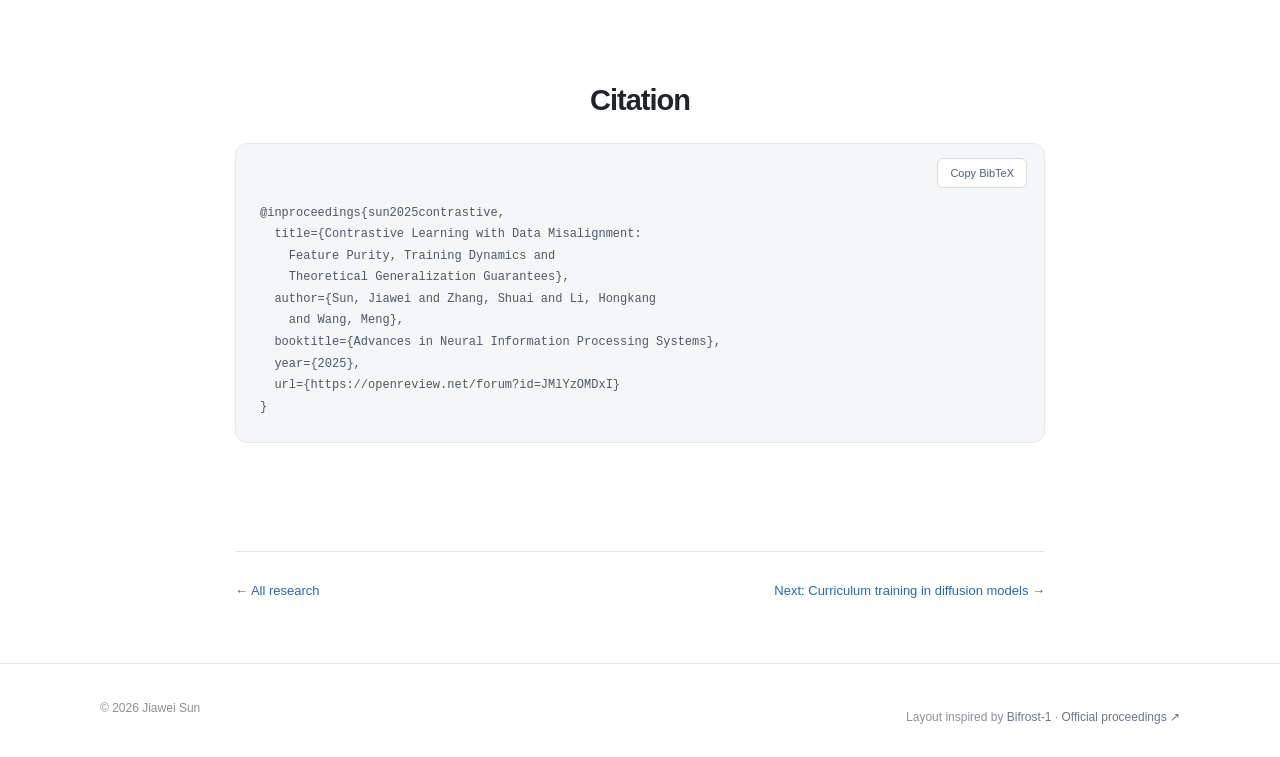
==== commit 01217782: "Explain caption misalignment with original presentation example" ====
--- a/projects/data-misalignment/index.html
+++ b/projects/data-misalignment/index.html
@@ -24,6 +24,19 @@
 
 <div class="paper-content">
   <section class="paper-section" id="findings" aria-labelledby="findings-title"><h2 id="findings-title">What changes when the pairs are wrong?</h2><p>A web caption may omit something visible, or add information that is only spuriously associated with the image. Contrastive training must learn from these imperfect pairs. Our work traces how that mismatch affects neuron-level representations, from the optimization process to out-of-domain prediction.</p>
+    <figure class="paper-figure caption-example" style="margin-top:24px">
+      <div style="display:grid;grid-template-columns:repeat(auto-fit,minmax(250px,1fr));gap:28px;align-items:center;padding:24px">
+        <a class="figure-link" data-lightbox href="../../assets/images/slides-caption-example.jpg"><img src="../../assets/images/slides-caption-example.jpg" alt="Blue Mercedes-Benz parked beside a yellow vehicle, the original example image from the presentation" loading="lazy"></a>
+        <div>
+          <h3>Same image, different training signal</h3>
+          <p><strong>Mismatched caption · illustrative</strong><br>“A dog runs across a grassy field.”</p>
+          <p><strong>Image-grounded caption · from the slides</strong><br>“A blue Mercedes-Benz car parked beside a yellow vehicle.”</p>
+          <p>The first caption pairs car features with unrelated dog and grass features. The second describes what is actually visible.</p>
+        </div>
+      </div>
+      <figcaption><strong>A concrete example from the presentation.</strong> The dog caption is an intentionally constructed mismatch, not the image’s original web caption. The slides label the image-grounded description as BLIP2-generated.</figcaption>
+    </figure>
+    <p><strong>From a wrong caption to mixed features.</strong> A contrastive objective treats the supplied image–text pair as a positive pair. When unrelated features repeatedly co-occur across these pairs, training can learn that spurious association. Under the paper’s structured-data assumptions, neurons can then mix semantic directions; recaptioning and filtering help restore feature purity. The image above illustrates the mismatch, not a measured neuron-level result.</p>
     <div class="finding-list">
       <article class="finding"><span class="finding-number">01</span><div><h3>Joint training dynamics</h3><p>We analyze stochastic gradient descent for two nonlinear ReLU encoders trained together with a contrastive objective. This connects the evolution of image and text features to the representations produced by training.</p></div></article>
       <article class="finding"><span class="finding-number">02</span><div><h3>Feature mixing under misalignment</h3><p>Spurious and missing text features can make neurons encode mixtures of relevant and irrelevant directions. Feature purity describes how selectively a neuron represents a feature, providing a link between data quality and generalization.</p></div></article>
